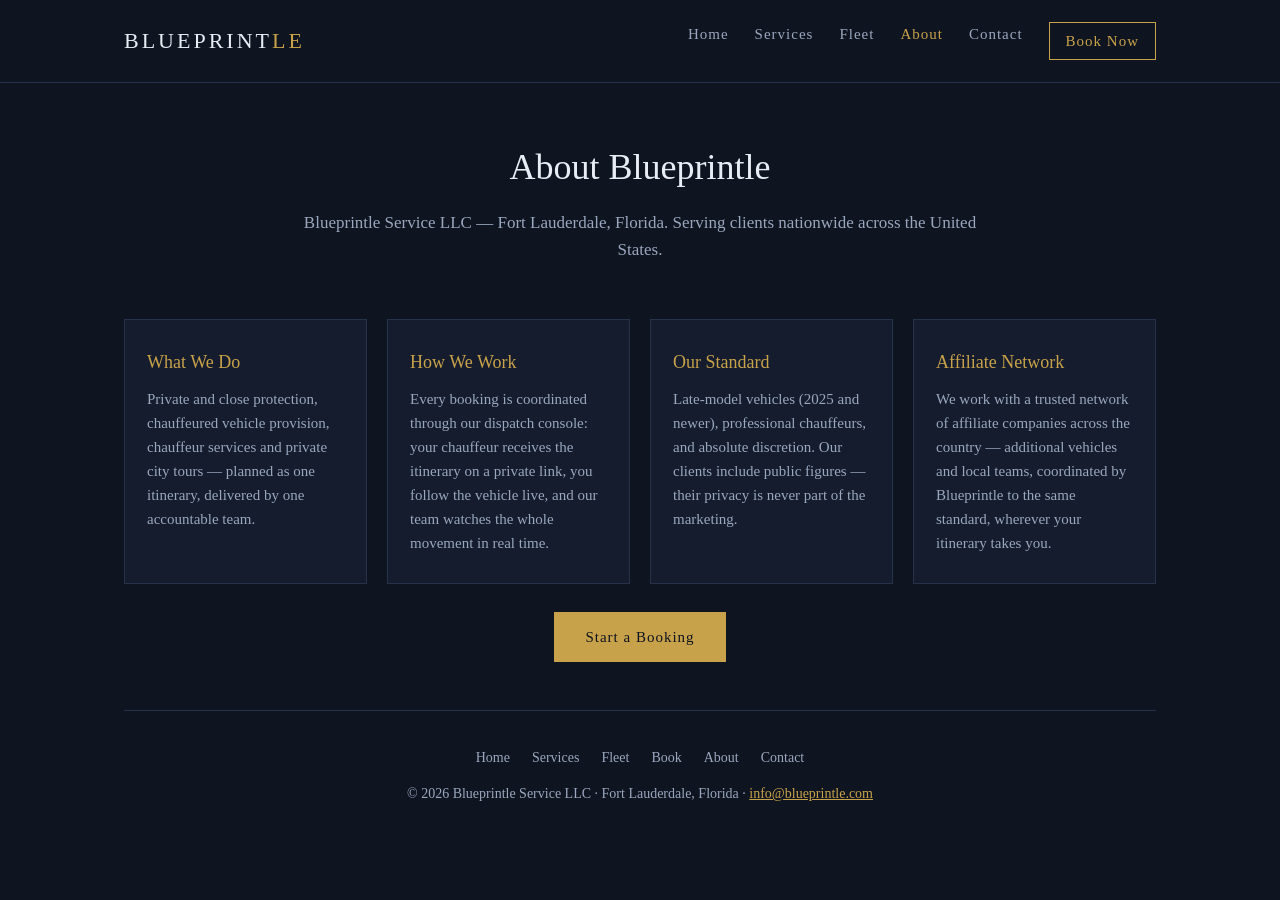
==== about.html @ 2d1c0f4f "Corporate multi-page site v2" ====
<!DOCTYPE html>
<html lang="en">
<head>
<meta charset="UTF-8">
<meta name="viewport" content="width=device-width, initial-scale=1.0">
<title>About — Blueprintle Service LLC | Fort Lauderdale, Nationwide</title>
<meta name="description" content="Blueprintle Service LLC is a Fort Lauderdale company providing chauffeur services, private protection and vehicle provision nationwide — built on discretion, reliability and late-model vehicles.">
<link rel="stylesheet" href="styles.css">
</head>
<body>
<header class="site">
  <div class="wrap">
    <a class="brand" href="index.html">Blueprint<span>le</span></a>
    <nav class="main">
      <a href="index.html">Home</a>
      <a href="services.html">Services</a>
      <a href="fleet.html">Fleet</a>
      <a href="about.html" class="active">About</a>
      <a href="contact.html">Contact</a>
      <a href="booking.html" class="cta">Book Now</a>
    </nav>
  </div>
</header>

<div class="wrap">
  <div class="page-head">
    <h1>About Blueprintle</h1>
    <p>Blueprintle Service LLC — Fort Lauderdale, Florida. Serving clients nationwide across the United States.</p>
  </div>

  <section>
    <div class="grid">
      <div class="card">
        <h3>What We Do</h3>
        <p>Private and close protection, chauffeured vehicle provision, chauffeur services and private city tours — planned as one itinerary, delivered by one accountable team.</p>
      </div>
      <div class="card">
        <h3>How We Work</h3>
        <p>Every booking is coordinated through our dispatch console: your chauffeur receives the itinerary on a private link, you follow the vehicle live, and our team watches the whole movement in real time.</p>
      </div>
      <div class="card">
        <h3>Our Standard</h3>
        <p>Late-model vehicles (2025 and newer), professional chauffeurs, and absolute discretion. Our clients include public figures — their privacy is never part of the marketing.</p>
      </div>
      <div class="card">
        <h3>Affiliate Network</h3>
        <p>We work with a trusted network of affiliate companies across the country — additional vehicles and local teams, coordinated by Blueprintle to the same standard, wherever your itinerary takes you.</p>
      </div>
    </div>
    <p class="center" style="margin-top:28px;"><a class="btn solid" href="booking.html">Start a Booking</a></p>
  </section>

  <footer class="site">
    <nav>
      <a href="index.html">Home</a><a href="services.html">Services</a><a href="fleet.html">Fleet</a>
      <a href="booking.html">Book</a><a href="about.html">About</a><a href="contact.html">Contact</a>
    </nav>
    <p>© 2026 Blueprintle Service LLC · Fort Lauderdale, Florida · <a href="mailto:info@blueprintle.com">info@blueprintle.com</a></p>
  </footer>
</div>
</body>
</html>
---- styles.css ----
/* Blueprintle Service LLC — v2 corporate site (shared styles) */
:root { --ink:#0e1420; --panel:#141c2e; --panel2:#101828; --line:#26314a; --text:#e8ecf4; --muted:#9aa7bd; --accent:#c8a24a; }
* { margin:0; padding:0; box-sizing:border-box; }
body { font-family: Georgia, 'Times New Roman', serif; background:var(--ink); color:var(--text); line-height:1.6; }
.wrap { max-width:1080px; margin:0 auto; padding:0 24px; }
a { color:var(--accent); }
header.site { border-bottom:1px solid var(--line); }
header.site .wrap { display:flex; justify-content:space-between; align-items:center; padding-top:22px; padding-bottom:22px; flex-wrap:wrap; gap:14px; }
.brand { font-size:22px; letter-spacing:3px; text-transform:uppercase; color:var(--text); text-decoration:none; }
.brand span { color:var(--accent); }
nav.main { display:flex; gap:26px; flex-wrap:wrap; }
nav.main a { color:var(--muted); text-decoration:none; font-size:15px; letter-spacing:1px; }
nav.main a:hover, nav.main a.active { color:var(--accent); }
nav.main a.cta { border:1px solid var(--accent); padding:6px 16px; color:var(--accent); }
nav.main a.cta:hover { background:var(--accent); color:var(--ink); }
.hero { padding:84px 0 64px; text-align:center; }
.hero h1 { font-size:42px; font-weight:normal; line-height:1.25; margin-bottom:20px; }
.hero h1 em { color:var(--accent); font-style:normal; }
.hero p { font-size:19px; color:var(--muted); max-width:760px; margin:0 auto 32px; }
.btn { display:inline-block; border:1px solid var(--accent); color:var(--accent); padding:12px 30px; text-decoration:none; letter-spacing:1px; font-size:15px; background:transparent; font-family:inherit; cursor:pointer; }
.btn:hover { background:var(--accent); color:var(--ink); }
.btn.solid { background:var(--accent); color:var(--ink); }
section { padding:48px 0; border-top:1px solid var(--line); }
section:first-of-type { border-top:none; }
h2 { font-size:26px; font-weight:normal; letter-spacing:2px; text-transform:uppercase; margin-bottom:28px; text-align:center; }
h2.left { text-align:left; }
.grid { display:grid; grid-template-columns:repeat(auto-fit,minmax(220px,1fr)); gap:20px; }
.card { background:var(--panel); border:1px solid var(--line); padding:28px 22px; }
.card h3 { font-size:18px; font-weight:normal; color:var(--accent); margin-bottom:10px; }
.card p { font-size:15px; color:var(--muted); }
.card .price { font-size:22px; color:var(--text); margin:8px 0 4px; }
.card .price small { font-size:13px; color:var(--muted); }
.center { text-align:center; }
.muted { color:var(--muted); }
.rates-strip { text-align:center; color:var(--muted); font-size:17px; max-width:820px; margin:0 auto; }
.rates-strip b { color:var(--accent); font-weight:normal; }
.page-head { padding:56px 0 8px; text-align:center; }
.page-head h1 { font-size:36px; font-weight:normal; margin-bottom:12px; }
.page-head p { color:var(--muted); font-size:17px; max-width:680px; margin:0 auto; }
footer.site { padding:36px 0 44px; border-top:1px solid var(--line); text-align:center; color:var(--muted); font-size:14px; }
footer.site nav { margin-bottom:14px; display:flex; gap:22px; justify-content:center; flex-wrap:wrap; }
footer.site nav a { color:var(--muted); text-decoration:none; }
footer.site nav a:hover { color:var(--accent); }

/* --- Booking --- */
form.book { background:var(--panel); border:1px solid var(--line); padding:32px 28px; max-width:820px; margin:0 auto; }
.bstep { margin-bottom:30px; }
.bstep > h3 { font-size:15px; letter-spacing:2px; text-transform:uppercase; color:var(--accent); font-weight:normal; margin-bottom:16px; }
.bstep > h3 span { color:var(--muted); }
.qgrid { display:grid; grid-template-columns:1fr 1fr; gap:18px; }
@media (max-width:640px){ .qgrid { grid-template-columns:1fr; } }
.field { display:flex; flex-direction:column; }
.field.full { grid-column:1 / -1; }
.field label { font-size:13px; letter-spacing:1px; text-transform:uppercase; color:var(--muted); margin-bottom:6px; }
.field label b { color:var(--accent); font-weight:normal; }
.field input, .field select, .field textarea { background:var(--ink); border:1px solid var(--line); color:var(--text); padding:11px 12px; font-family:inherit; font-size:16px; width:100%; }
.field input:focus, .field select:focus, .field textarea:focus { outline:none; border-color:var(--accent); }
.field textarea { min-height:84px; resize:vertical; }
.seg { display:flex; gap:10px; flex-wrap:wrap; }
.seg button { flex:1; min-width:140px; background:var(--ink); border:1px solid var(--line); color:var(--muted); padding:12px 10px; font-family:inherit; font-size:15px; cursor:pointer; letter-spacing:1px; }
.seg button.on { border-color:var(--accent); color:var(--accent); }
.vcards { display:grid; grid-template-columns:repeat(auto-fit,minmax(210px,1fr)); gap:14px; }
.vcard { background:var(--ink); border:1px solid var(--line); padding:18px 16px; cursor:pointer; }
.vcard.on { border-color:var(--accent); }
.vcard h4 { font-weight:normal; font-size:17px; color:var(--text); margin-bottom:4px; }
.vcard .vp { color:var(--accent); font-size:20px; }
.vcard p { color:var(--muted); font-size:13px; }
.check { display:flex; align-items:center; gap:10px; font-size:15px; color:var(--text); }
.check input { width:auto; }
.estimate { background:var(--panel2); border:1px solid var(--accent); padding:18px 20px; text-align:center; margin-top:6px; }
.estimate .amt { font-size:30px; color:var(--accent); }
.estimate p { color:var(--muted); font-size:13px; }
.qsubmit { margin-top:24px; text-align:center; }
.qmsg { margin-top:16px; text-align:center; font-size:15px; display:none; }
.qmsg.ok { color:#7fc97f; display:block; }
.qmsg.err { color:#e08a8a; display:block; }
.qnote { margin-top:14px; text-align:center; color:var(--muted); font-size:13px; }
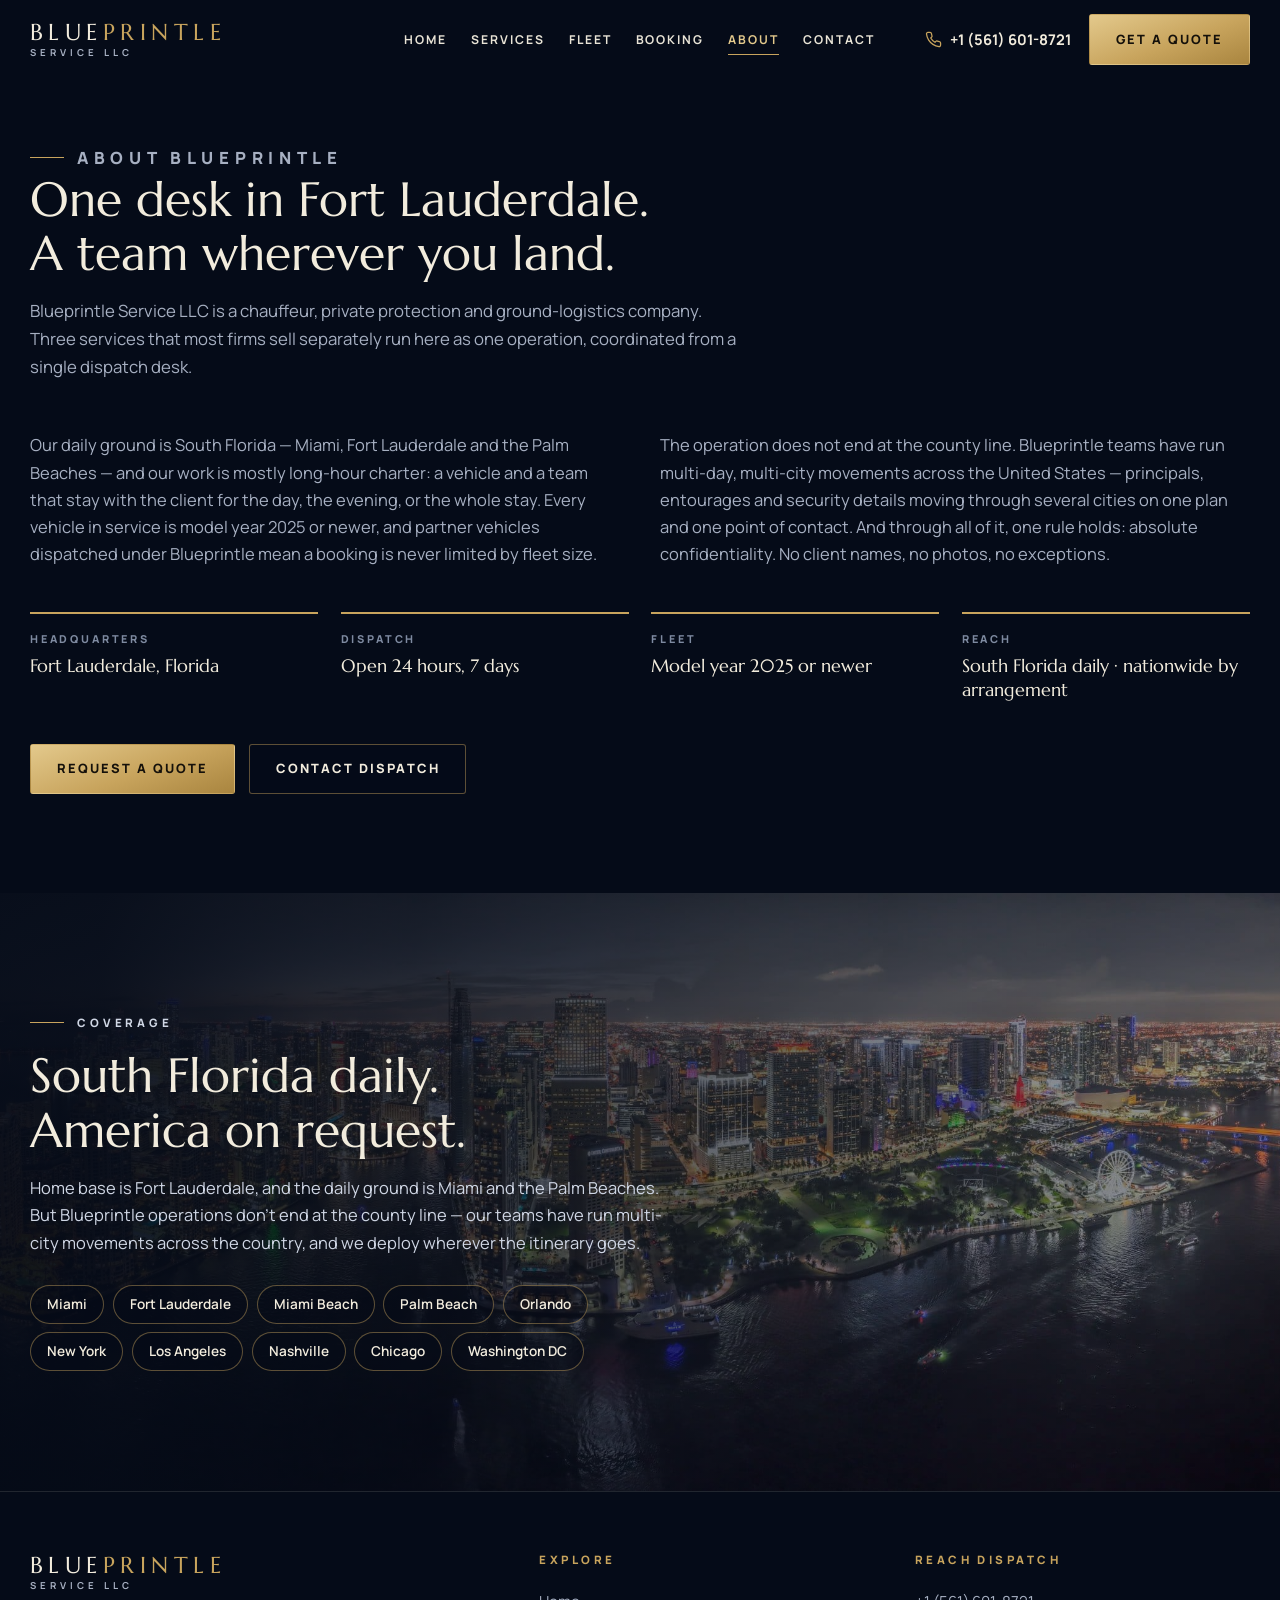
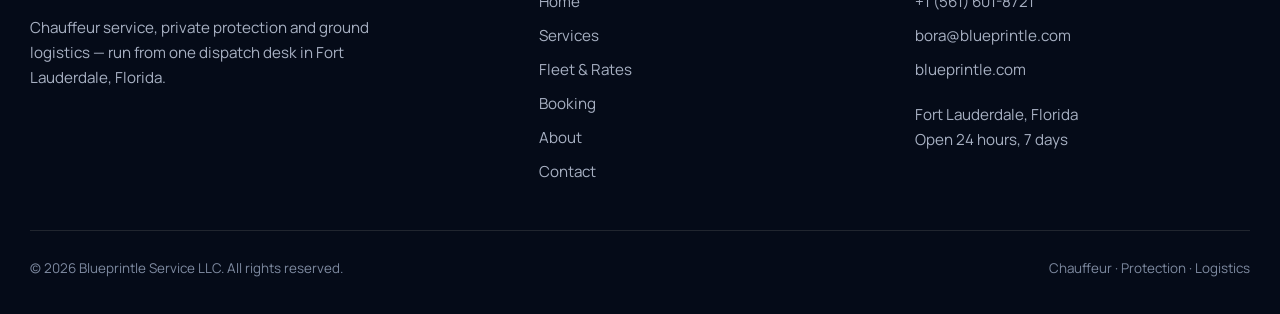
==== commit 9696698f: "v3 site redesign" ====
--- a/about.html
+++ b/about.html
@@ -1,62 +1,536 @@
-<!DOCTYPE html>
+<!doctype html>
 <html lang="en">
-<head>
-<meta charset="UTF-8">
-<meta name="viewport" content="width=device-width, initial-scale=1.0">
-<title>About — Blueprintle Service LLC | Fort Lauderdale, Nationwide</title>
-<meta name="description" content="Blueprintle Service LLC is a Fort Lauderdale company providing chauffeur services, private protection and vehicle provision nationwide — built on discretion, reliability and late-model vehicles.">
-<link rel="stylesheet" href="styles.css">
-</head>
-<body>
-<header class="site">
-  <div class="wrap">
-    <a class="brand" href="index.html">Blueprint<span>le</span></a>
-    <nav class="main">
-      <a href="index.html">Home</a>
-      <a href="services.html">Services</a>
-      <a href="fleet.html">Fleet</a>
-      <a href="about.html" class="active">About</a>
-      <a href="contact.html">Contact</a>
-      <a href="booking.html" class="cta">Book Now</a>
-    </nav>
-  </div>
-</header>
-
-<div class="wrap">
-  <div class="page-head">
-    <h1>About Blueprintle</h1>
-    <p>Blueprintle Service LLC — Fort Lauderdale, Florida. Serving clients nationwide across the United States.</p>
-  </div>
-
-  <section>
-    <div class="grid">
-      <div class="card">
-        <h3>What We Do</h3>
-        <p>Private and close protection, chauffeured vehicle provision, chauffeur services and private city tours — planned as one itinerary, delivered by one accountable team.</p>
+  <head>
+
+    <meta charset="utf-8" />
+    <meta name="viewport" content="width=device-width, initial-scale=1, viewport-fit=cover" />
+    <meta name="color-scheme" content="dark" />
+    <link rel="icon" href="data:," />
+    <title>About — Blueprintle</title>
+    <meta name="description" content="About Blueprintle Service LLC — chauffeur, private protection and ground logistics run from one dispatch desk in Fort Lauderdale, Florida. South Florida daily, nationwide by arrangement." />
+    <link rel="preconnect" href="https://fonts.googleapis.com" />
+    <link rel="preconnect" href="https://fonts.gstatic.com" crossorigin />
+    <link href="https://fonts.googleapis.com/css2?family=Marcellus&family=Manrope:wght@400;500;600;700;800&display=swap" rel="stylesheet" />
+    <style>
+      :root{
+        --navy-950:#050b18;
+        --navy-900:#081226;
+        --navy-850:#0b1a33;
+        --navy-800:#10233f;
+        --navy-700:#1a3357;
+        --gold:#c8a45d;
+        --gold-soft:#e3c98c;
+        --gold-dim:rgba(200,164,93,.45);
+        --ivory:#f2ecdd;
+        --paper:#e9e4d6;
+        --muted:#a7b0c2;
+        --muted-2:#7e8aa0;
+        --line:rgba(200,164,93,.22);
+        --line-soft:rgba(233,228,214,.12);
+        --radius:14px;
+        --font-display:"Marcellus", Georgia, serif;
+        --font-body:"Manrope", -apple-system, "Segoe UI", sans-serif;
+      }
+      *{ box-sizing:border-box; }
+      html{ scroll-behavior:smooth; }
+      body{
+        margin:0; background:var(--navy-950); color:var(--paper);
+        font-family:var(--font-body); font-size:16.5px; line-height:1.65;
+        -webkit-font-smoothing:antialiased;
+      }
+      img{ max-width:100%; display:block; }
+      a{ color:inherit; }
+      button, [role="button"], select, summary, input:not([type="checkbox"],[type="radio"]){ min-height:2.25rem; }
+      ::selection{ background:var(--gold); color:var(--navy-950); }
+
+      .wrap{ width:min(1220px, 100% - 3rem); margin-inline:auto; }
+      .display{ font-family:var(--font-display); font-weight:400; letter-spacing:.01em; }
+      .gold{ color:var(--gold); }
+
+      /* ---------- Header ---------- */
+      header{
+        position:fixed; inset:0 0 auto 0; z-index:60;
+        transition:background .35s ease, border-color .35s ease, box-shadow .35s ease;
+        border-bottom:1px solid transparent;
+      }
+      header.scrolled{ background:rgba(5,11,24,.92); backdrop-filter:blur(14px); border-bottom-color:var(--line-soft); }
+      .header-in{ display:flex; align-items:center; gap:1.5rem; padding:.9rem 0; }
+      .wordmark{ text-decoration:none; line-height:1; }
+      .wordmark .wm-name{ font-family:var(--font-display); font-size:1.42rem; letter-spacing:.24em; color:var(--ivory); }
+      .wordmark .wm-name b{ color:var(--gold); font-weight:400; }
+      .wordmark .wm-sub{ display:block; margin-top:.28rem; font-size:.6rem; font-weight:700; letter-spacing:.42em; color:var(--muted); text-transform:uppercase; }
+      nav.main{ margin-left:auto; display:flex; gap:1.5rem; }
+      nav.main a{
+        text-decoration:none; font-size:.76rem; font-weight:700; letter-spacing:.16em; text-transform:uppercase; color:var(--paper);
+        padding:.55rem 0; position:relative; white-space:nowrap;
+      }
+      nav.main a::after{ content:""; position:absolute; left:0; bottom:.2rem; width:0; height:1px; background:var(--gold); transition:width .3s ease; }
+      nav.main a:hover::after{ width:100%; }
+      .header-cta{ display:flex; align-items:center; gap:.9rem; margin-left:1.4rem; }
+      .header-phone{ display:flex; align-items:center; gap:.5rem; text-decoration:none; font-weight:700; font-size:.92rem; color:var(--ivory); padding:.5rem .25rem; white-space:nowrap; }
+      .header-phone svg{ width:17px; height:17px; stroke:var(--gold); }
+      .btn{
+        display:inline-flex; align-items:center; justify-content:center; gap:.55rem;
+        font-family:var(--font-body); font-weight:800; font-size:.8rem; letter-spacing:.16em; text-transform:uppercase;
+        text-decoration:none; cursor:pointer; border:1px solid transparent;
+        padding:.85rem 1.6rem; border-radius:3px; transition:background .25s ease, color .25s ease, border-color .25s ease, transform .25s ease;
+        min-height:3rem;
+      }
+      .btn-gold{ background:linear-gradient(160deg, var(--gold-soft), var(--gold) 55%, #a9853f); color:#14100a; }
+      .btn-gold:hover{ transform:translateY(-1px); }
+      .btn-ghost{ border-color:var(--gold-dim); color:var(--ivory); background:rgba(5,11,24,.25); }
+      .btn-ghost:hover{ border-color:var(--gold); color:var(--gold-soft); }
+      .menu-btn{ display:none; margin-left:auto; background:none; border:1px solid var(--line-soft); border-radius:6px; width:44px; height:44px; align-items:center; justify-content:center; cursor:pointer; }
+      .menu-btn svg{ width:22px; height:22px; stroke:var(--ivory); }
+      .mobile-nav{ display:none; }
+      .mobile-nav.open{ display:block; background:rgba(5,11,24,.97); border-top:1px solid var(--line-soft); padding:.5rem 0 1.2rem; }
+      .mobile-nav a{ display:block; padding:.85rem 0; text-decoration:none; font-weight:700; letter-spacing:.14em; text-transform:uppercase; font-size:.85rem; border-bottom:1px solid var(--line-soft); }
+      .mobile-nav a:last-child{ border-bottom:none; }
+
+      /* ---------- Hero ---------- */
+      .hero{ position:relative; min-height:100svh; display:flex; flex-direction:column; justify-content:flex-end; overflow:hidden; }
+      .hero-bg{ position:absolute; inset:0; }
+      .hero-bg img{ width:100%; height:100%; object-fit:cover; object-position:center 62%; }
+      .hero-bg::after{
+        content:""; position:absolute; inset:0;
+        background:
+          linear-gradient(90deg, rgba(5,11,24,.93) 0%, rgba(5,11,24,.72) 42%, rgba(5,11,24,.18) 78%, rgba(5,11,24,.35) 100%),
+          linear-gradient(0deg, var(--navy-950) 2%, rgba(5,11,24,0) 34%),
+          linear-gradient(180deg, rgba(5,11,24,.55) 0%, rgba(5,11,24,0) 22%);
+      }
+      .hero-in{ position:relative; z-index:2; padding:9.5rem 0 3.2rem; max-width:760px; }
+      .hero-loc{ display:flex; align-items:center; gap:.8rem; font-size:.74rem; font-weight:800; letter-spacing:.34em; text-transform:uppercase; color:var(--gold-soft); margin:0 0 1.4rem; }
+      .hero-loc::before{ content:""; width:44px; height:1px; background:var(--gold); }
+      .hero h1{ font-family:var(--font-display); font-weight:400; font-size:clamp(2.7rem, 6.4vw, 4.9rem); line-height:1.06; color:var(--ivory); margin:0 0 1.4rem; }
+      .hero h1 em{ font-style:normal; color:var(--gold); }
+      .hero p.lede{ font-size:1.13rem; color:#d8dcea; max-width:34rem; margin:0 0 2.2rem; }
+      .hero-ctas{ display:flex; flex-wrap:wrap; gap:.9rem; }
+      .hero-facts{
+        position:relative; z-index:2; border-top:1px solid var(--line-soft);
+        display:grid; grid-template-columns:repeat(3, 1fr);
+      }
+      .hero-fact{ padding:1.35rem 1.6rem 1.5rem 0; display:flex; gap:.9rem; align-items:flex-start; }
+      .hero-fact + .hero-fact{ border-left:1px solid var(--line-soft); padding-left:1.6rem; }
+      .hero-fact svg{ width:22px; height:22px; flex:none; stroke:var(--gold); margin-top:.15rem; }
+      .hero-fact strong{ display:block; color:var(--ivory); font-size:.95rem; letter-spacing:.02em; }
+      .hero-fact span{ color:var(--muted); font-size:.86rem; line-height:1.45; display:block; }
+
+      /* ---------- Sections ---------- */
+      section{ padding:6.2rem 0; }
+      .sec-head{ max-width:720px; margin-bottom:3.2rem; }
+      .sec-head.center{ margin-inline:auto; text-align:center; }
+      .sec-tag{ font-size:.72rem; font-weight:800; letter-spacing:.34em; text-transform:uppercase; color:var(--gold); margin:0 0 1rem; display:flex; align-items:center; gap:.8rem; }
+      .sec-head.center .sec-tag{ justify-content:center; }
+      .sec-tag::before{ content:""; width:34px; height:1px; background:var(--gold); }
+      .sec-head.center .sec-tag::after{ content:""; width:34px; height:1px; background:var(--gold); }
+      h2{ font-family:var(--font-display); font-weight:400; font-size:clamp(2rem, 4vw, 3rem); line-height:1.14; color:var(--ivory); margin:0 0 1rem; }
+      .sec-head p{ color:var(--muted); margin:0; font-size:1.05rem; }
+
+      /* ---------- Trio (signature) ---------- */
+      .trio{ background:linear-gradient(180deg, var(--navy-950), var(--navy-900) 55%, var(--navy-950)); }
+      .trio-grid{ display:grid; grid-template-columns:1fr 1.25fr; gap:4.5rem; align-items:start; }
+      .trio-intro p{ color:var(--muted); font-size:1.06rem; }
+      .trio-intro .big-line{ font-family:var(--font-display); font-size:1.5rem; color:var(--ivory); line-height:1.4; margin:1.6rem 0 0; }
+      .trio-rows{ border-top:1px solid var(--line-soft); }
+      .trio-row{ display:grid; grid-template-columns:64px 1fr; gap:1.4rem; padding:1.9rem 0; border-bottom:1px solid var(--line-soft); }
+      .trio-row .num{ font-family:var(--font-display); font-size:1.7rem; color:var(--gold); line-height:1; padding-top:.2rem; }
+      .trio-row h3{ margin:0 0 .45rem; font-family:var(--font-display); font-weight:400; font-size:1.45rem; color:var(--ivory); letter-spacing:.02em; }
+      .trio-row p{ margin:0; color:var(--muted); font-size:.98rem; }
+
+      /* ---------- Protection feature ---------- */
+      .feature{ padding:0; }
+      .feature-grid{ display:grid; grid-template-columns:1.05fr 1fr; min-height:640px; }
+      .feature-media{ position:relative; overflow:hidden; }
+      .feature-media img{ position:absolute; inset:0; width:100%; height:100%; object-fit:cover; }
+      .feature-media::after{ content:""; position:absolute; inset:0; background:linear-gradient(90deg, rgba(5,11,24,0) 55%, rgba(5,11,24,.55)); }
+      .feature-body{ background:var(--navy-850); padding:5.5rem clamp(1.5rem, 5vw, 4.5rem); display:flex; flex-direction:column; justify-content:center; }
+      .feature-body p{ color:var(--muted); }
+      .check-list{ list-style:none; margin:1.8rem 0 2.4rem; padding:0; display:grid; gap:1rem; }
+      .check-list li{ display:flex; gap:.85rem; align-items:flex-start; color:var(--paper); font-size:1rem; }
+      .check-list svg{ width:20px; height:20px; flex:none; stroke:var(--gold); margin-top:.2rem; }
+      .feature-note{ border-left:2px solid var(--gold); padding:.2rem 0 .2rem 1.1rem; color:var(--muted); font-size:.94rem; margin:0 0 2.4rem; }
+      .feature-note strong{ color:var(--ivory); }
+
+      /* ---------- Dispatch / live tracking ---------- */
+      .dispatch{ background:var(--navy-900); border-block:1px solid var(--line-soft); }
+      .dispatch-grid{ display:grid; grid-template-columns:1fr 1fr; gap:4.5rem; align-items:center; }
+      .dispatch-copy p{ color:var(--muted); }
+      .dispatch-points{ margin-top:2rem; display:grid; gap:1.4rem; }
+      .dispatch-point{ display:flex; gap:1rem; }
+      .dispatch-point svg{ width:24px; height:24px; flex:none; stroke:var(--gold); margin-top:.15rem; }
+      .dispatch-point strong{ color:var(--ivory); display:block; margin-bottom:.15rem; }
+      .dispatch-point span{ color:var(--muted); font-size:.95rem; }
+      .track-card{
+        background:var(--navy-950); border:1px solid var(--line); border-radius:var(--radius);
+        padding:1.8rem; box-shadow:0 30px 60px rgba(0,0,0,.45);
+      }
+      .track-top{ display:flex; align-items:center; justify-content:space-between; gap:1rem; padding-bottom:1.2rem; border-bottom:1px solid var(--line-soft); }
+      .track-top .t-label{ font-size:.68rem; font-weight:800; letter-spacing:.3em; text-transform:uppercase; color:var(--muted-2); }
+      .track-top .t-route{ font-family:var(--font-display); font-size:1.25rem; color:var(--ivory); margin-top:.3rem; }
+      .live-pill{ display:inline-flex; align-items:center; gap:.5rem; font-size:.7rem; font-weight:800; letter-spacing:.22em; color:#8fe3b0; border:1px solid rgba(110,220,150,.4); border-radius:999px; padding:.42rem .8rem; }
+      .live-dot{ width:8px; height:8px; border-radius:50%; background:#5fd68b; animation:pulse 1.8s infinite; }
+      @keyframes pulse{ 0%{ box-shadow:0 0 0 0 rgba(95,214,139,.45);} 70%{ box-shadow:0 0 0 9px rgba(95,214,139,0);} 100%{ box-shadow:0 0 0 0 rgba(95,214,139,0);} }
+      .track-steps{ list-style:none; margin:1.4rem 0 0; padding:0; }
+      .track-steps li{ display:flex; gap:1rem; padding:.65rem 0; position:relative; }
+      .track-steps li::before{ content:""; position:absolute; left:9px; top:2rem; bottom:-.4rem; width:1px; background:var(--line-soft); }
+      .track-steps li:last-child::before{ display:none; }
+      .step-dot{ width:19px; height:19px; flex:none; border-radius:50%; border:1px solid var(--gold-dim); display:flex; align-items:center; justify-content:center; margin-top:.2rem; background:var(--navy-950); z-index:1; }
+      .step-dot svg{ width:11px; height:11px; stroke:var(--gold); }
+      .step-dot.now{ background:var(--gold); border-color:var(--gold); }
+      .step-dot.now i{ width:7px; height:7px; border-radius:50%; background:var(--navy-950); display:block; }
+      .track-steps strong{ color:var(--ivory); font-size:.98rem; display:block; }
+      .track-steps span{ color:var(--muted-2); font-size:.86rem; }
+      .track-foot{ margin-top:1.4rem; padding-top:1.2rem; border-top:1px solid var(--line-soft); display:flex; justify-content:space-between; gap:1rem; flex-wrap:wrap; }
+      .track-foot div span{ display:block; font-size:.68rem; font-weight:800; letter-spacing:.26em; text-transform:uppercase; color:var(--muted-2); }
+      .track-foot div strong{ color:var(--ivory); font-family:var(--font-display); font-size:1.05rem; letter-spacing:.03em; }
+
+      /* ---------- Services list ---------- */
+      .svc-list{ border-top:1px solid var(--line-soft); }
+      .svc-row{
+        display:grid; grid-template-columns:70px 1fr auto; gap:1.6rem; align-items:center;
+        padding:1.7rem .6rem; border-bottom:1px solid var(--line-soft); text-decoration:none;
+        transition:background .25s ease, padding-left .25s ease;
+      }
+      .svc-row:hover{ background:rgba(200,164,93,.05); padding-left:1.1rem; }
+      .svc-row .idx{ font-family:var(--font-display); color:var(--gold); font-size:1.15rem; }
+      .svc-row h3{ margin:0 0 .25rem; font-family:var(--font-display); font-weight:400; font-size:1.5rem; color:var(--ivory); }
+      .svc-row p{ margin:0; color:var(--muted); font-size:.95rem; max-width:620px; }
+      .svc-row .price{ text-align:right; }
+      .svc-row .price span{ display:block; font-size:.66rem; font-weight:800; letter-spacing:.26em; text-transform:uppercase; color:var(--muted-2); }
+      .svc-row .price strong{ font-family:var(--font-display); font-size:1.3rem; color:var(--gold-soft); font-weight:400; white-space:nowrap; }
+
+      /* ---------- Fleet / rates ---------- */
+      .fleet{ background:linear-gradient(180deg, var(--navy-950), var(--navy-900)); }
+      .fleet-grid{ display:grid; grid-template-columns:repeat(3, 1fr); gap:1.4rem; }
+      .car-card{ background:var(--navy-850); border:1px solid var(--line-soft); border-radius:var(--radius); overflow:hidden; display:flex; flex-direction:column; }
+      .car-card .car-img{ aspect-ratio:16/10; overflow:hidden; }
+      .car-card .car-img img{ width:100%; height:100%; object-fit:cover; transition:transform .6s ease; }
+      .car-card:hover .car-img img{ transform:scale(1.045); }
+      .car-body{ padding:1.6rem 1.6rem 1.8rem; display:flex; flex-direction:column; gap:.4rem; flex:1; }
+      .car-body h3{ margin:0; font-family:var(--font-display); font-weight:400; font-size:1.4rem; color:var(--ivory); }
+      .car-body .car-sub{ color:var(--muted); font-size:.92rem; margin:0 0 .8rem; }
+      .car-meta{ display:flex; gap:1.2rem; flex-wrap:wrap; margin-bottom:1.1rem; }
+      .car-meta span{ display:inline-flex; align-items:center; gap:.45rem; color:var(--muted); font-size:.85rem; }
+      .car-meta svg{ width:16px; height:16px; stroke:var(--gold); }
+      .car-price{ margin-top:auto; padding-top:1.1rem; border-top:1px solid var(--line-soft); display:flex; align-items:baseline; justify-content:space-between; }
+      .car-price .from{ font-size:.68rem; font-weight:800; letter-spacing:.24em; text-transform:uppercase; color:var(--muted-2); }
+      .car-price .amount{ font-family:var(--font-display); font-size:1.65rem; color:var(--gold-soft); }
+      .car-price .amount small{ font-size:.85rem; color:var(--muted); font-family:var(--font-body); }
+      .fleet-note{ margin-top:1.6rem; color:var(--muted); font-size:.93rem; text-align:center; }
+      .fleet-note strong{ color:var(--ivory); }
+
+      /* ---------- Coverage band ---------- */
+      .coverage{ position:relative; padding:7.5rem 0; overflow:hidden; }
+      .coverage-bg{ position:absolute; inset:0; }
+      .coverage-bg img{ width:100%; height:100%; object-fit:cover; }
+      .coverage-bg::after{ content:""; position:absolute; inset:0; background:linear-gradient(90deg, rgba(5,11,24,.94) 8%, rgba(5,11,24,.62) 55%, rgba(5,11,24,.35)); }
+      .coverage-in{ position:relative; z-index:2; max-width:640px; }
+      .coverage-in p{ color:#cfd6e4; }
+      .city-chips{ display:flex; flex-wrap:wrap; gap:.55rem; margin-top:1.8rem; }
+      .city-chips span{ border:1px solid var(--gold-dim); color:var(--ivory); border-radius:999px; padding:.45rem 1rem; font-size:.85rem; font-weight:600; background:rgba(5,11,24,.45); }
+
+      /* ---------- Steps ---------- */
+      .steps-grid{ display:grid; grid-template-columns:repeat(3, 1fr); gap:2.5rem; }
+      .step{ border-top:2px solid var(--gold); padding-top:1.4rem; }
+      .step .step-k{ font-size:.7rem; font-weight:800; letter-spacing:.3em; text-transform:uppercase; color:var(--gold); }
+      .step h3{ font-family:var(--font-display); font-weight:400; font-size:1.45rem; color:var(--ivory); margin:.6rem 0 .5rem; }
+      .step p{ color:var(--muted); margin:0; font-size:.97rem; }
+
+      /* ---------- Quote ---------- */
+      .quote{ background:var(--navy-900); border-top:1px solid var(--line-soft); }
+      .quote-grid{ display:grid; grid-template-columns:1fr 1.2fr; gap:4rem; align-items:start; }
+      .quote-copy p{ color:var(--muted); }
+      .quote-direct{ margin-top:2rem; display:grid; gap:1rem; }
+      .quote-direct a{ display:flex; align-items:center; gap:1rem; text-decoration:none; padding:1rem 1.1rem; border:1px solid var(--line-soft); border-radius:10px; transition:border-color .25s ease; }
+      .quote-direct a:hover{ border-color:var(--gold); }
+      .quote-direct svg{ width:22px; height:22px; stroke:var(--gold); flex:none; }
+      .quote-direct span small{ display:block; color:var(--muted-2); font-size:.72rem; font-weight:800; letter-spacing:.22em; text-transform:uppercase; }
+      .quote-direct span strong{ color:var(--ivory); font-size:1.02rem; }
+      form.quote-form{ background:var(--navy-950); border:1px solid var(--line); border-radius:var(--radius); padding:2rem; }
+      .form-grid{ display:grid; grid-template-columns:1fr 1fr; gap:1.1rem; }
+      .field{ display:flex; flex-direction:column; gap:.4rem; }
+      .field.full{ grid-column:1 / -1; }
+      .field label{ font-size:.7rem; font-weight:800; letter-spacing:.22em; text-transform:uppercase; color:var(--muted); }
+      .field input, .field select, .field textarea{
+        background:var(--navy-850); border:1px solid var(--line-soft); border-radius:8px; color:var(--ivory);
+        font-family:var(--font-body); font-size:1rem; padding:.72rem .9rem; width:100%;
+      }
+      .field textarea{ min-height:5.2rem; resize:vertical; }
+      .field input:focus, .field select:focus, .field textarea:focus{ outline:2px solid var(--gold-dim); border-color:var(--gold); }
+      .estimate{
+        margin-top:1.4rem; border:1px dashed var(--gold-dim); border-radius:10px; padding:1.1rem 1.2rem;
+        display:flex; align-items:center; justify-content:space-between; gap:1rem; flex-wrap:wrap;
+      }
+      .estimate .est-label{ font-size:.7rem; font-weight:800; letter-spacing:.24em; text-transform:uppercase; color:var(--muted); }
+      .estimate .est-value{ font-family:var(--font-display); font-size:1.9rem; color:var(--gold-soft); line-height:1; }
+      .estimate .est-note{ width:100%; color:var(--muted-2); font-size:.82rem; }
+      .form-actions{ display:flex; gap:.8rem; flex-wrap:wrap; margin-top:1.4rem; }
+      .form-actions .btn{ flex:1; }
+      .form-sent{ display:none; margin-top:1.2rem; border:1px solid rgba(110,220,150,.4); color:#b9f0cd; border-radius:10px; padding:1rem 1.2rem; font-size:.95rem; }
+
+      /* ---------- Footer ---------- */
+      footer{ border-top:1px solid var(--line-soft); padding:3.6rem 0 2.2rem; background:var(--navy-950); }
+      .footer-grid{ display:grid; grid-template-columns:1.4fr 1fr 1fr; gap:2.5rem; margin-bottom:2.6rem; }
+      footer h4{ font-size:.72rem; font-weight:800; letter-spacing:.3em; text-transform:uppercase; color:var(--gold); margin:0 0 1rem; }
+      footer p, footer a{ color:var(--muted); font-size:.95rem; }
+      footer a{ text-decoration:none; display:block; padding:.28rem 0; }
+      footer a:hover{ color:var(--gold-soft); }
+      .footer-bottom{ border-top:1px solid var(--line-soft); padding-top:1.6rem; display:flex; justify-content:space-between; gap:1rem; flex-wrap:wrap; color:var(--muted-2); font-size:.84rem; }
+
+      /* ---------- Mobile call bar ---------- */
+      .mobile-bar{
+        display:none; position:fixed; inset:auto 0 0 0; z-index:70;
+        background:rgba(5,11,24,.96); backdrop-filter:blur(12px); border-top:1px solid var(--line);
+        padding:.6rem .8rem calc(.6rem + env(safe-area-inset-bottom)); gap:.6rem;
+      }
+      .mobile-bar a{ flex:1; }
+
+      .reveal{ opacity:0; transform:translateY(22px); transition:opacity .7s ease, transform .7s ease; }
+      .reveal.in{ opacity:1; transform:none; }
+      @media (prefers-reduced-motion: reduce){
+        html{ scroll-behavior:auto; }
+        .reveal{ opacity:1; transform:none; transition:none; }
+        .live-dot{ animation:none; }
+        .car-card .car-img img{ transition:none; }
+      }
+
+      @media (max-width: 1020px){
+        nav.main, .header-cta{ display:none; }
+        .menu-btn{ display:flex; }
+        .trio-grid, .dispatch-grid, .quote-grid{ grid-template-columns:1fr; gap:2.8rem; }
+        .feature-grid{ grid-template-columns:1fr; min-height:0; }
+        .feature-media{ height:380px; position:relative; }
+        .feature-media img{ position:absolute; }
+        .fleet-grid{ grid-template-columns:1fr 1fr; }
+        .steps-grid{ grid-template-columns:1fr; gap:1.8rem; }
+        .footer-grid{ grid-template-columns:1fr 1fr; }
+      }
+      @media (max-width: 640px){
+        body{ font-size:16px; }
+        section{ padding:4.2rem 0; }
+        .wrap{ width:calc(100% - 2.2rem); }
+        .hero-in{ padding-top:7.5rem; }
+        .hero-bg img{ object-position:74% 58%; }
+        .mobile-bar .btn{ font-size:.72rem; letter-spacing:.1em; padding:.8rem .5rem; white-space:nowrap; }
+        .hero-facts{ grid-template-columns:1fr; }
+        .hero-fact{ padding:1rem 0; }
+        .hero-fact + .hero-fact{ border-left:none; border-top:1px solid var(--line-soft); padding-left:0; }
+        .fleet-grid{ grid-template-columns:1fr; }
+        .form-grid{ grid-template-columns:1fr; }
+        .svc-row{ grid-template-columns:1fr; gap:.4rem; padding:1.4rem .4rem; }
+        .svc-row .price{ text-align:left; }
+        .svc-row .idx{ display:none; }
+        .footer-grid{ grid-template-columns:1fr; }
+        .mobile-bar{ display:flex; }
+        body{ padding-bottom:74px; }
+        .feature-body{ padding:3.2rem 1.4rem; }
+        form.quote-form{ padding:1.4rem; }
+      }
+      /* ---------- Static pages ---------- */
+      [id]{ scroll-margin-top:92px; }
+      nav.main a.active{ color:var(--gold-soft); }
+      nav.main a.active::after{ width:100%; }
+      .mobile-nav a.active{ color:var(--gold-soft); }
+      .page-top{ padding-top:9rem; }
+      @media (max-width: 1200px){ .header-phone{ display:none; } }
+
+      /* ---------- About ---------- */
+      .about-cols{ display:grid; grid-template-columns:1fr 1fr; gap:2.5rem; }
+      .about-cols p{ color:var(--muted); margin:0; }
+      .about-facts{ display:grid; grid-template-columns:repeat(4, 1fr); gap:1.4rem; margin-top:2.8rem; }
+      .about-fact{ border-top:2px solid var(--gold); padding-top:1rem; }
+      .about-fact span{ display:block; font-size:.68rem; font-weight:800; letter-spacing:.26em; text-transform:uppercase; color:var(--muted-2); margin-bottom:.35rem; }
+      .about-fact strong{ color:var(--ivory); font-family:var(--font-display); font-weight:400; font-size:1.12rem; line-height:1.35; display:block; }
+      .about-ctas{ display:flex; flex-wrap:wrap; gap:.9rem; margin-top:2.6rem; }
+
+      /* ---------- Fleet CTA ---------- */
+      .fleet-cta{ display:flex; gap:.9rem; justify-content:center; flex-wrap:wrap; margin-top:2.2rem; }
+
+      /* ---------- Contact ---------- */
+      .contact-grid{ display:grid; grid-template-columns:1fr 1fr; gap:4rem; align-items:start; }
+      .contact-grid > div > p{ color:var(--muted); }
+      .contact-card{ background:var(--navy-850); border:1px solid var(--line); border-radius:var(--radius); padding:2rem; }
+      .contact-card h3{ font-family:var(--font-display); font-weight:400; font-size:1.4rem; color:var(--ivory); margin:0 0 1.4rem; }
+      .contact-row{ display:flex; justify-content:space-between; gap:1.5rem; padding:.85rem 0; border-top:1px solid var(--line-soft); }
+      .contact-row span{ font-size:.68rem; font-weight:800; letter-spacing:.24em; text-transform:uppercase; color:var(--muted-2); padding-top:.2rem; white-space:nowrap; }
+      .contact-row strong{ color:var(--paper); font-weight:600; text-align:right; }
+      .contact-card .btn{ margin-top:1.6rem; width:100%; }
+      .contact-card .cc-note{ color:var(--muted); font-size:.9rem; margin:1.2rem 0 0; }
+
+      @media (max-width: 1020px){
+        .about-facts{ grid-template-columns:1fr 1fr; }
+        .contact-grid{ grid-template-columns:1fr; gap:2.8rem; }
+      }
+      @media (max-width: 640px){
+        .page-top{ padding-top:6.8rem; }
+        .about-cols{ grid-template-columns:1fr; gap:1.2rem; }
+        .about-facts{ grid-template-columns:1fr; }
+      }
+    
+      .form-sent.err{ border-color:rgba(232,120,120,.55); color:#f2c1c1; }
+      .form-actions .btn[disabled]{ opacity:.55; cursor:wait; transform:none; }
+
+    </style>
+  
+  </head>
+  <body>
+
+<!-- ================= HEADER ================= -->
+    <header id="siteHeader">
+      <div class="wrap header-in">
+        <a class="wordmark" href="index.html" aria-label="Blueprintle home">
+          <span class="wm-name">BLUE<b>PRINTLE</b></span>
+          <span class="wm-sub">Service LLC</span>
+        </a>
+        <nav class="main" aria-label="Main">
+          <a href="index.html">Home</a>
+          <a href="services.html">Services</a>
+          <a href="fleet.html">Fleet</a>
+          <a href="booking.html">Booking</a>
+          <a href="about.html" class="active" aria-current="page">About</a>
+          <a href="contact.html">Contact</a>
+        </nav>
+        <div class="header-cta">
+          <a class="header-phone" href="tel:+15616018721">
+            <svg viewBox="0 0 24 24" fill="none" stroke-width="1.8" stroke-linecap="round" stroke-linejoin="round"><path d="M22 16.92v3a2 2 0 0 1-2.18 2 19.79 19.79 0 0 1-8.63-3.07 19.5 19.5 0 0 1-6-6 19.79 19.79 0 0 1-3.07-8.67A2 2 0 0 1 4.11 2h3a2 2 0 0 1 2 1.72c.13.96.36 1.9.7 2.81a2 2 0 0 1-.45 2.11L8.09 9.91a16 16 0 0 0 6 6l1.27-1.27a2 2 0 0 1 2.11-.45c.91.34 1.85.57 2.81.7A2 2 0 0 1 22 16.92z"/></svg>
+            +1 (561) 601-8721
+          </a>
+          <a class="btn btn-gold" href="booking.html">Get a Quote</a>
+        </div>
+        <button class="menu-btn" id="menuBtn" aria-label="Open menu" aria-expanded="false">
+          <svg viewBox="0 0 24 24" fill="none" stroke-width="1.8" stroke-linecap="round"><path d="M4 7h16M4 12h16M4 17h16"/></svg>
+        </button>
       </div>
-      <div class="card">
-        <h3>How We Work</h3>
-        <p>Every booking is coordinated through our dispatch console: your chauffeur receives the itinerary on a private link, you follow the vehicle live, and our team watches the whole movement in real time.</p>
+      <div class="mobile-nav" id="mobileNav">
+        <div class="wrap">
+          <a href="index.html">Home</a>
+          <a href="services.html">Services</a>
+          <a href="fleet.html">Fleet</a>
+          <a href="booking.html">Booking</a>
+          <a href="about.html" class="active" aria-current="page">About</a>
+          <a href="contact.html">Contact</a>
+          <a href="tel:+15616018721">Call +1 (561) 601-8721</a>
+        </div>
       </div>
-      <div class="card">
-        <h3>Our Standard</h3>
-        <p>Late-model vehicles (2025 and newer), professional chauffeurs, and absolute discretion. Our clients include public figures — their privacy is never part of the marketing.</p>
+    </header>
+
+<!-- ================= ABOUT ================= -->
+    <section class="page-top" id="about">
+      <div class="wrap">
+        <div class="sec-head reveal">
+          <p class="sec-tag">About Blueprintle</p>
+          <h2>One desk in Fort Lauderdale.<br />A team wherever you land.</h2>
+          <p>Blueprintle Service LLC is a chauffeur, private protection and ground-logistics company. Three services that most firms sell separately run here as one operation, coordinated from a single dispatch desk.</p>
+        </div>
+        <div class="about-cols reveal">
+          <p>Our daily ground is South Florida — Miami, Fort Lauderdale and the Palm Beaches — and our work is mostly long-hour charter: a vehicle and a team that stay with the client for the day, the evening, or the whole stay. Every vehicle in service is model year 2025 or newer, and partner vehicles dispatched under Blueprintle mean a booking is never limited by fleet size.</p>
+          <p>The operation does not end at the county line. Blueprintle teams have run multi-day, multi-city movements across the United States — principals, entourages and security details moving through several cities on one plan and one point of contact. And through all of it, one rule holds: absolute confidentiality. No client names, no photos, no exceptions.</p>
+        </div>
+        <div class="about-facts reveal">
+          <div class="about-fact"><span>Headquarters</span><strong>Fort Lauderdale, Florida</strong></div>
+          <div class="about-fact"><span>Dispatch</span><strong>Open 24 hours, 7 days</strong></div>
+          <div class="about-fact"><span>Fleet</span><strong>Model year 2025 or newer</strong></div>
+          <div class="about-fact"><span>Reach</span><strong>South Florida daily · nationwide by arrangement</strong></div>
+        </div>
+        <div class="about-ctas reveal">
+          <a class="btn btn-gold" href="booking.html">Request a Quote</a>
+          <a class="btn btn-ghost" href="contact.html">Contact Dispatch</a>
+        </div>
       </div>
-      <div class="card">
-        <h3>Affiliate Network</h3>
-        <p>We work with a trusted network of affiliate companies across the country — additional vehicles and local teams, coordinated by Blueprintle to the same standard, wherever your itinerary takes you.</p>
+    </section>
+
+<!-- ================= COVERAGE ================= -->
+    <section class="coverage" id="coverage">
+      <div class="coverage-bg"><img src="[data-uri]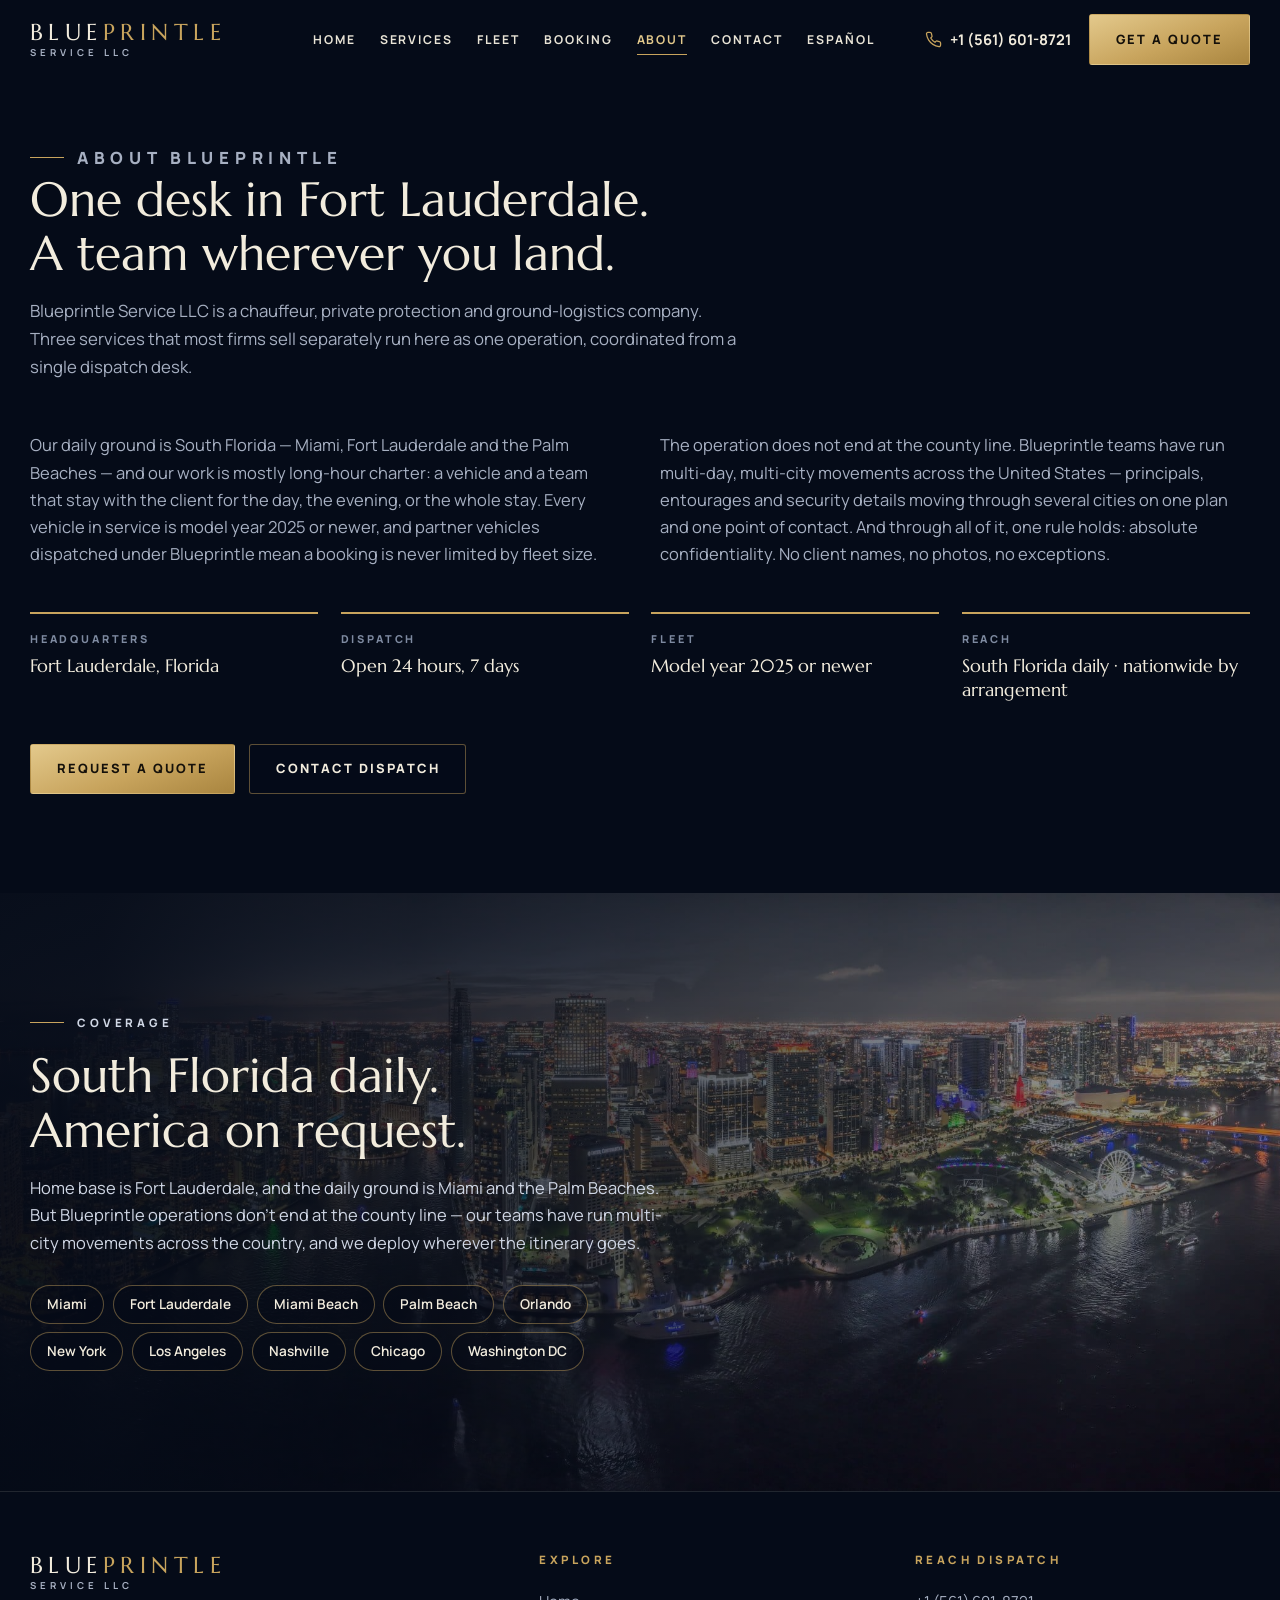
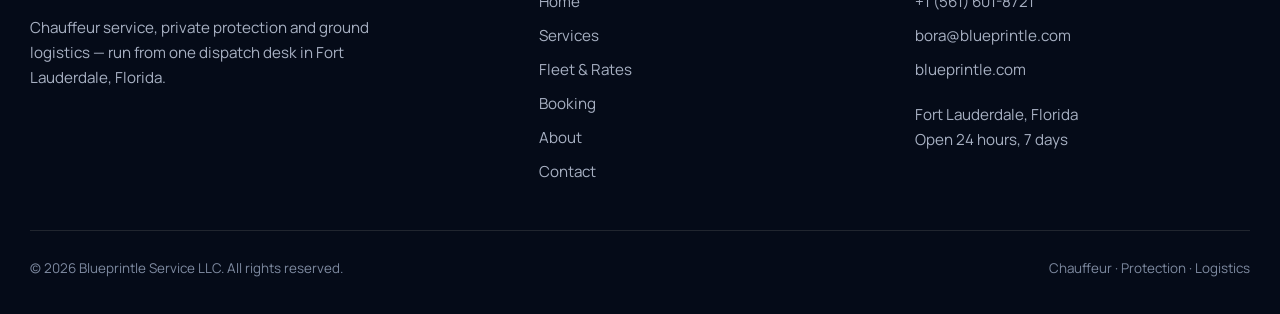
==== commit b0c690ae: "SEO keywords EN+ES" ====
--- a/about.html
+++ b/about.html
@@ -6,8 +6,8 @@
     <meta name="viewport" content="width=device-width, initial-scale=1, viewport-fit=cover" />
     <meta name="color-scheme" content="dark" />
     <link rel="icon" href="data:," />
-    <title>About — Blueprintle</title>
-    <meta name="description" content="About Blueprintle Service LLC — chauffeur, private protection and ground logistics run from one dispatch desk in Fort Lauderdale, Florida. South Florida daily, nationwide by arrangement." />
+    <title>About Blueprintle — Miami Limo, Black Car &amp; Protection</title>
+    <meta name="description" content="Blueprintle Service LLC is a limo, black car and private protection company in Fort Lauderdale, serving Miami and South Florida from one live dispatch desk." />
     <link rel="preconnect" href="https://fonts.googleapis.com" />
     <link rel="preconnect" href="https://fonts.gstatic.com" crossorigin />
     <link href="https://fonts.googleapis.com/css2?family=Marcellus&family=Manrope:wght@400;500;600;700;800&display=swap" rel="stylesheet" />
@@ -389,6 +389,7 @@
           <a href="booking.html">Booking</a>
           <a href="about.html" class="active" aria-current="page">About</a>
           <a href="contact.html">Contact</a>
+          <a href="servicios.html" hreflang="es">Español</a>
         </nav>
         <div class="header-cta">
           <a class="header-phone" href="tel:+15616018721">
@@ -409,6 +410,7 @@
           <a href="booking.html">Booking</a>
           <a href="about.html" class="active" aria-current="page">About</a>
           <a href="contact.html">Contact</a>
+          <a href="servicios.html" hreflang="es">Español</a>
           <a href="tel:+15616018721">Call +1 (561) 601-8721</a>
         </div>
       </div>
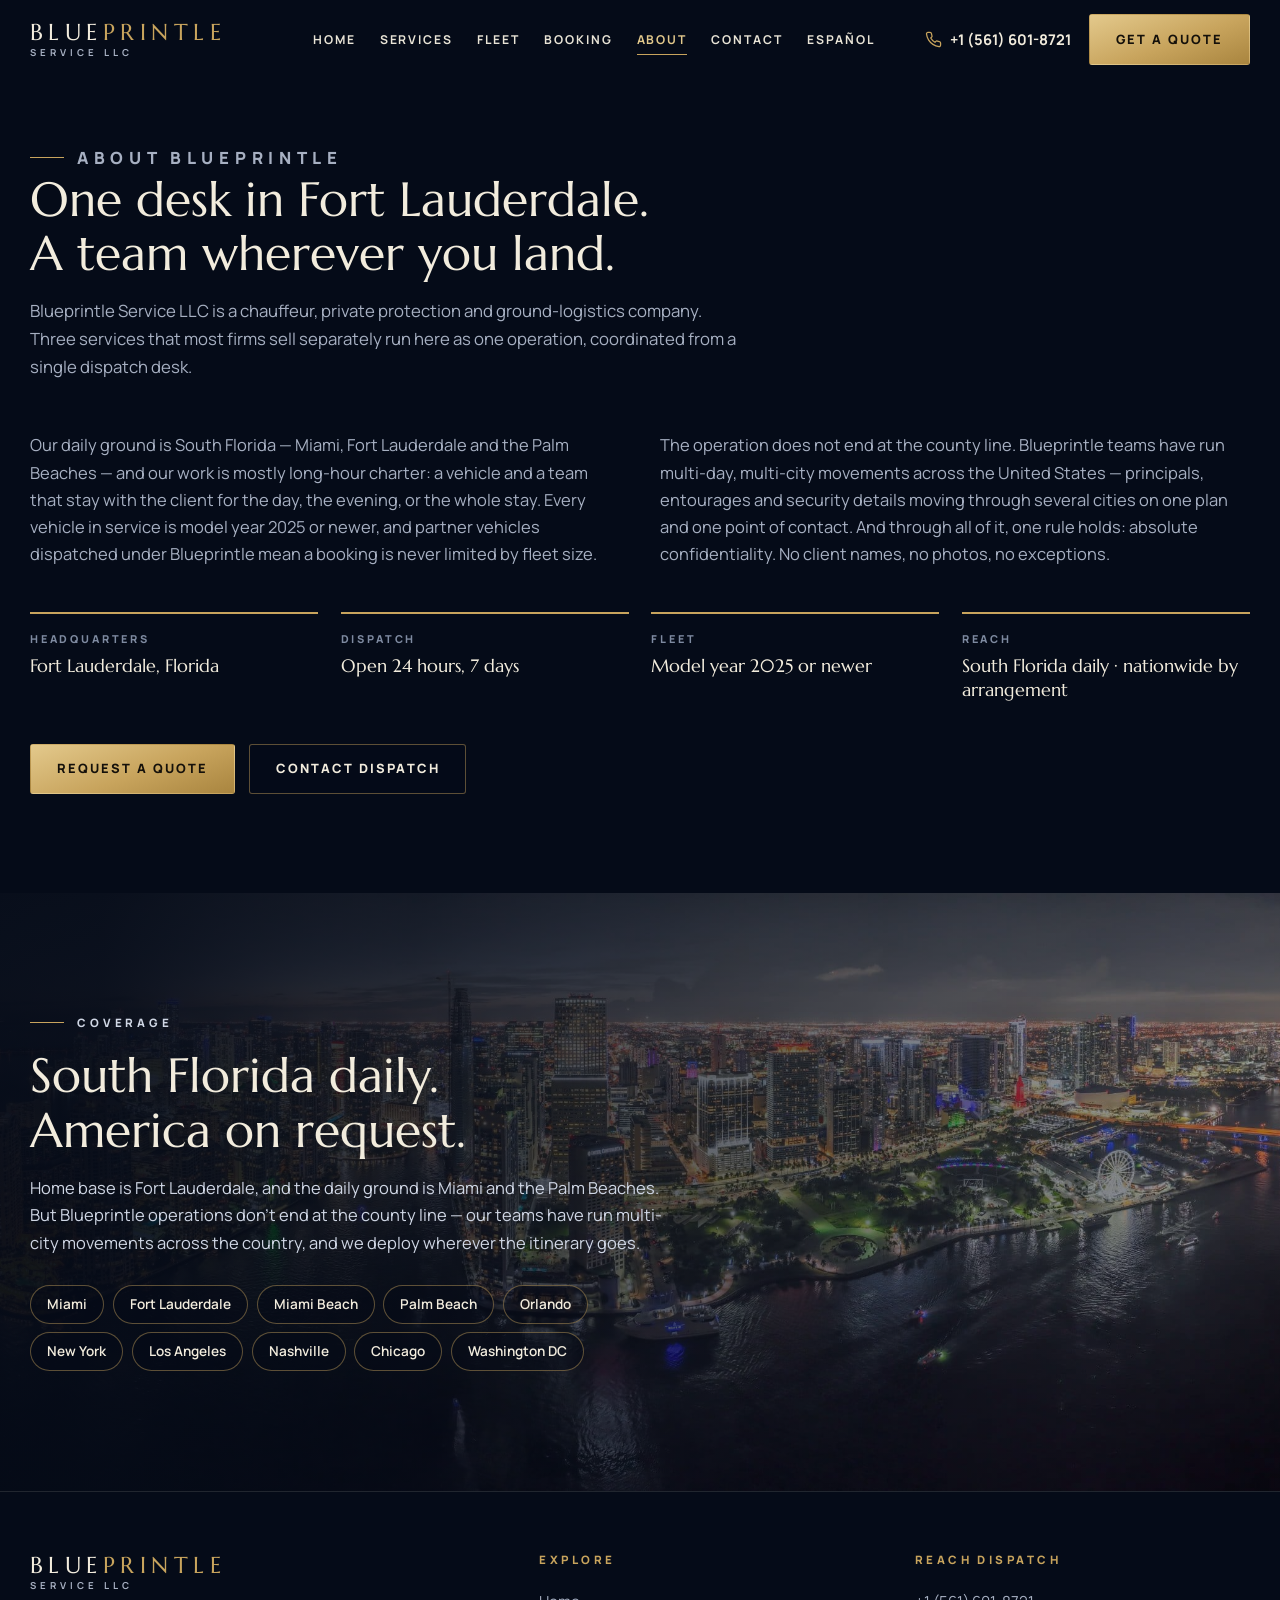
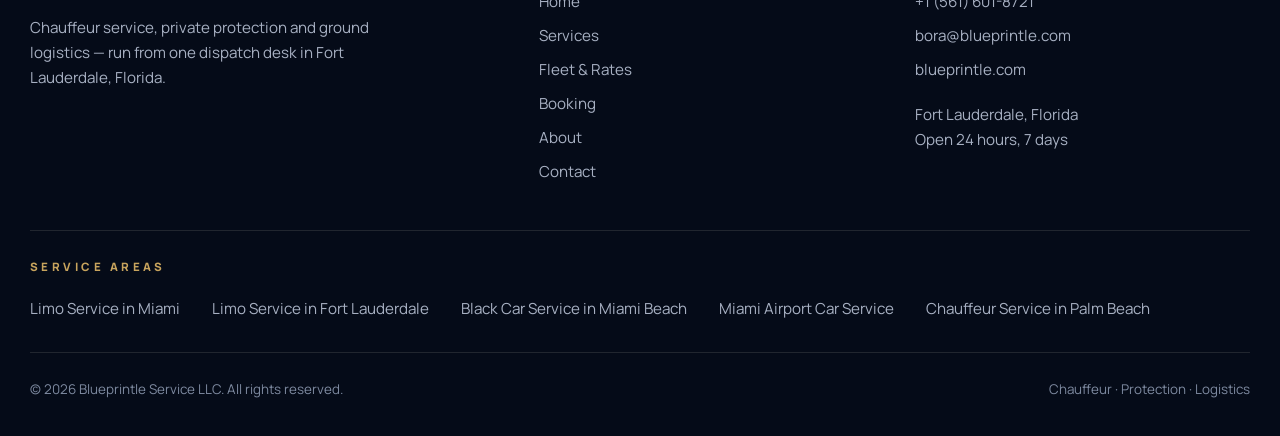
==== commit a3205692: "Add Service Areas footer links" ====
--- a/about.html
+++ b/about.html
@@ -484,6 +484,16 @@
             <p>Fort Lauderdale, Florida<br />Open 24 hours, 7 days</p>
           </div>
         </div>
+        <div class="footer-areas" style="border-top:1px solid var(--line-soft); padding-top:1.6rem; margin-bottom:1.6rem;">
+          <h4>Service Areas</h4>
+          <div style="display:flex; flex-wrap:wrap; gap:.2rem 2rem;">
+            <a href="limo-service-miami.html" style="display:inline-block;">Limo Service in Miami</a>
+            <a href="limo-service-fort-lauderdale.html" style="display:inline-block;">Limo Service in Fort Lauderdale</a>
+            <a href="black-car-service-miami-beach.html" style="display:inline-block;">Black Car Service in Miami Beach</a>
+            <a href="miami-airport-car-service.html" style="display:inline-block;">Miami Airport Car Service</a>
+            <a href="chauffeur-service-palm-beach.html" style="display:inline-block;">Chauffeur Service in Palm Beach</a>
+          </div>
+        </div>
         <div class="footer-bottom">
           <span>© 2026 Blueprintle Service LLC. All rights reserved.</span>
           <span>Chauffeur · Protection · Logistics</span>
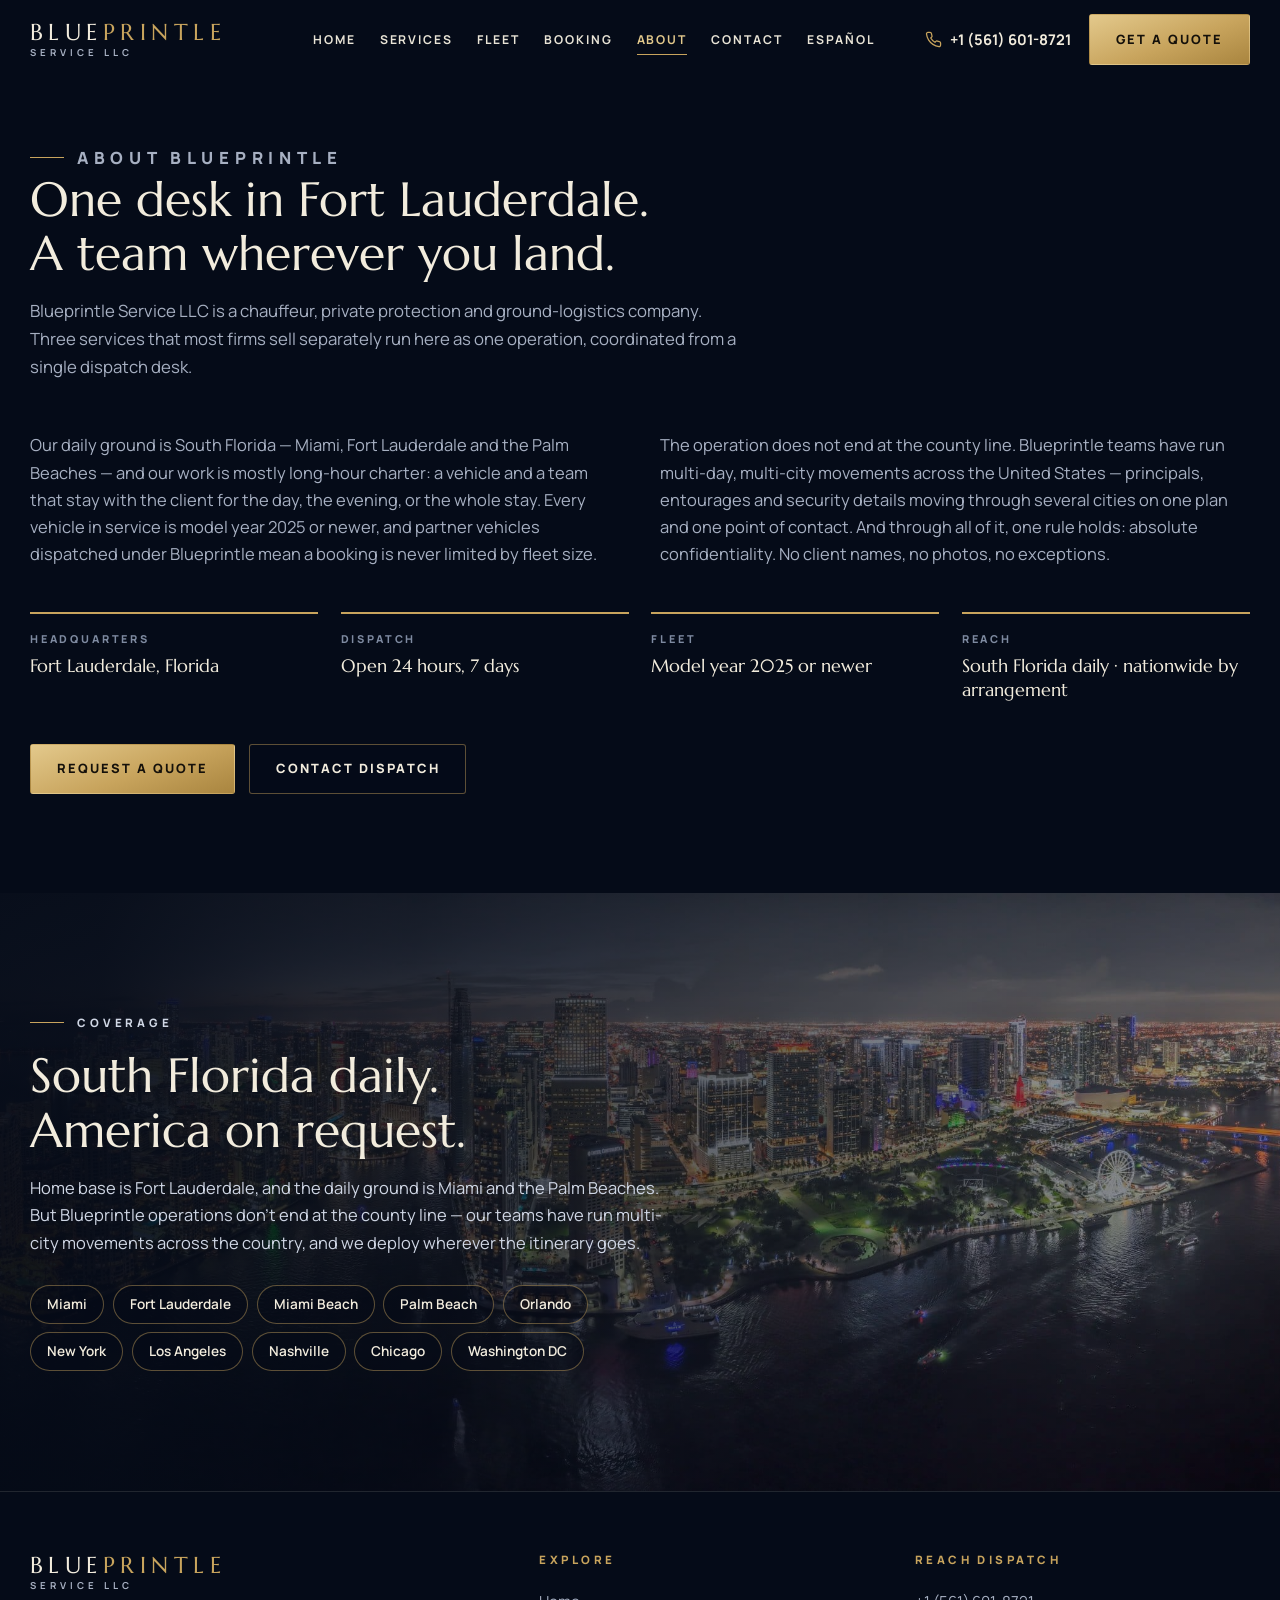
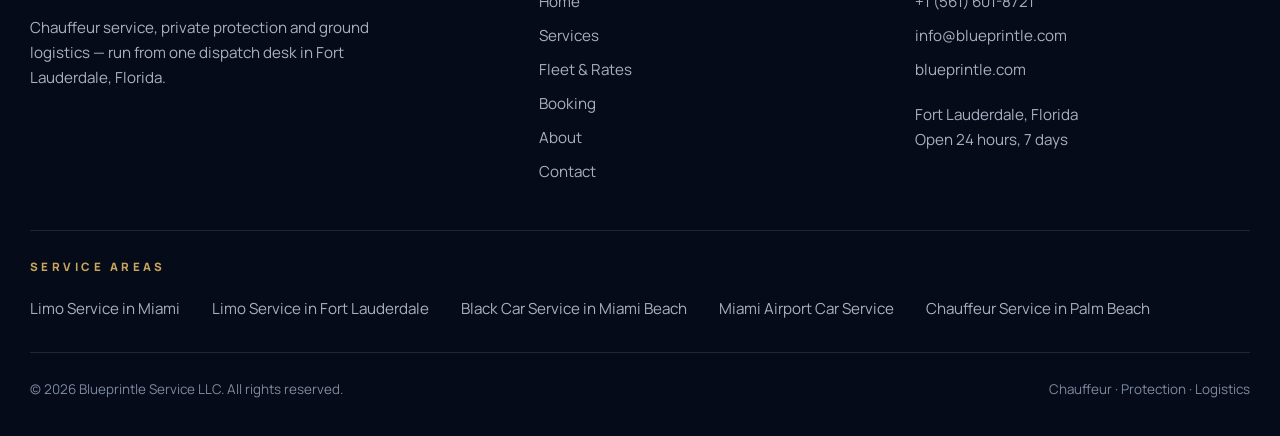
==== commit d57facbc: "Public email: info@blueprintle.com" ====
--- a/about.html
+++ b/about.html
@@ -479,7 +479,7 @@
           <div>
             <h4>Reach Dispatch</h4>
             <a href="tel:+15616018721">+1 (561) 601-8721</a>
-            <a href="mailto:bora@blueprintle.com">bora@blueprintle.com</a>
+            <a href="mailto:info@blueprintle.com">info@blueprintle.com</a>
             <a href="https://blueprintle.com" target="_blank" rel="noopener">blueprintle.com</a>
             <p>Fort Lauderdale, Florida<br />Open 24 hours, 7 days</p>
           </div>
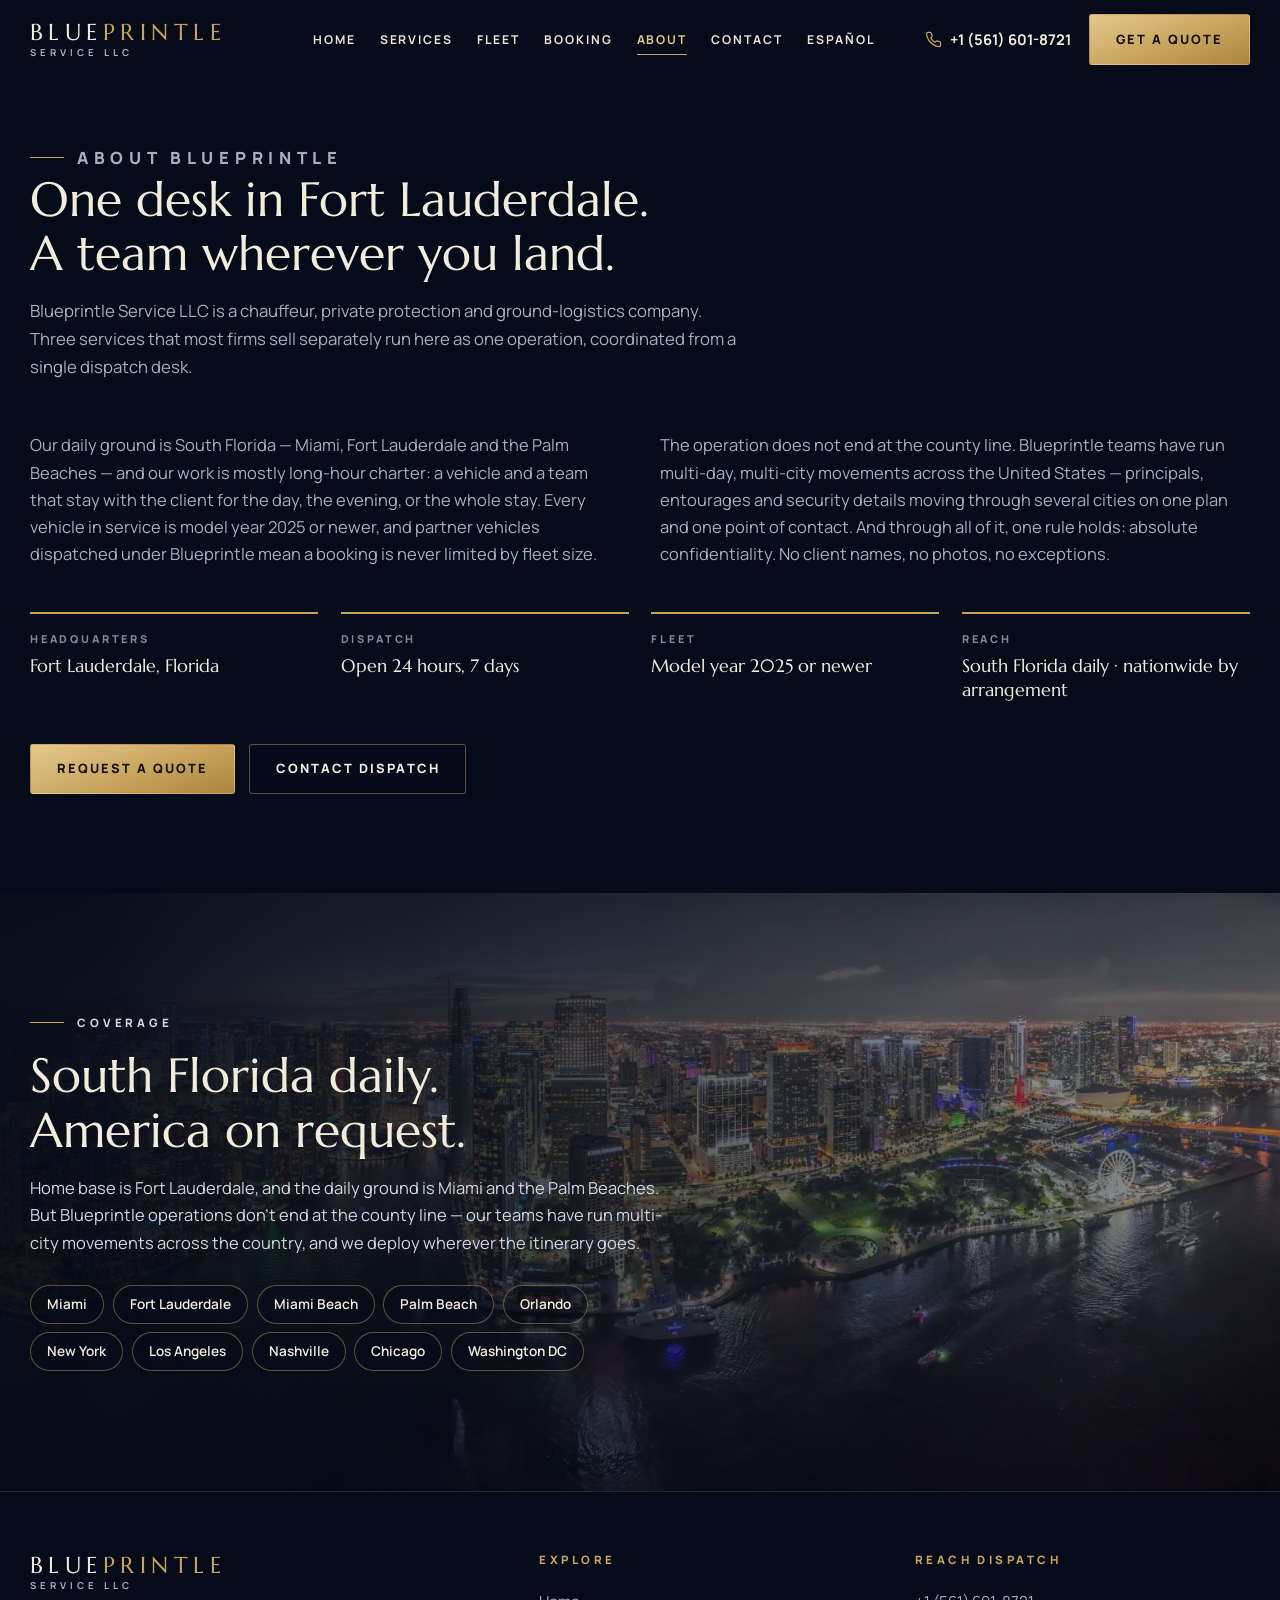
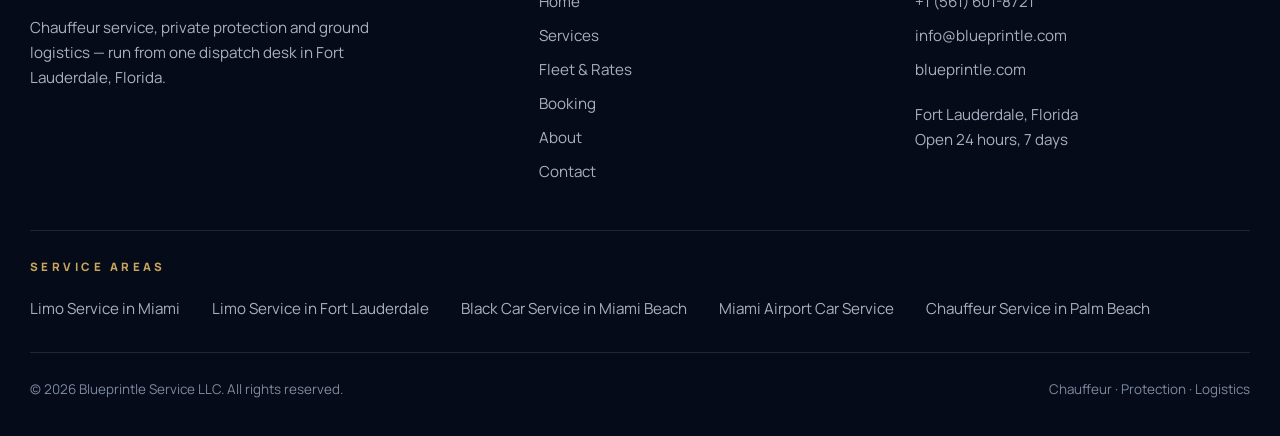
==== commit ba4aefcb: "PageSpeed: extract embedded image to WebP file on about page" ====
--- a/about.html
+++ b/about.html
@@ -7,6 +7,7 @@
     <meta name="color-scheme" content="dark" />
     <link rel="icon" href="data:," />
     <title>About Blueprintle — Miami Limo, Black Car &amp; Protection</title>
+  <link rel="canonical" href="https://blueprintle.com/about.html">
     <meta name="description" content="Blueprintle Service LLC is a limo, black car and private protection company in Fort Lauderdale, serving Miami and South Florida from one live dispatch desk." />
     <link rel="preconnect" href="https://fonts.googleapis.com" />
     <link rel="preconnect" href="https://fonts.gstatic.com" crossorigin />
@@ -443,7 +444,7 @@
 
 <!-- ================= COVERAGE ================= -->
     <section class="coverage" id="coverage">
-      <div class="coverage-bg"><img src="[data-uri]